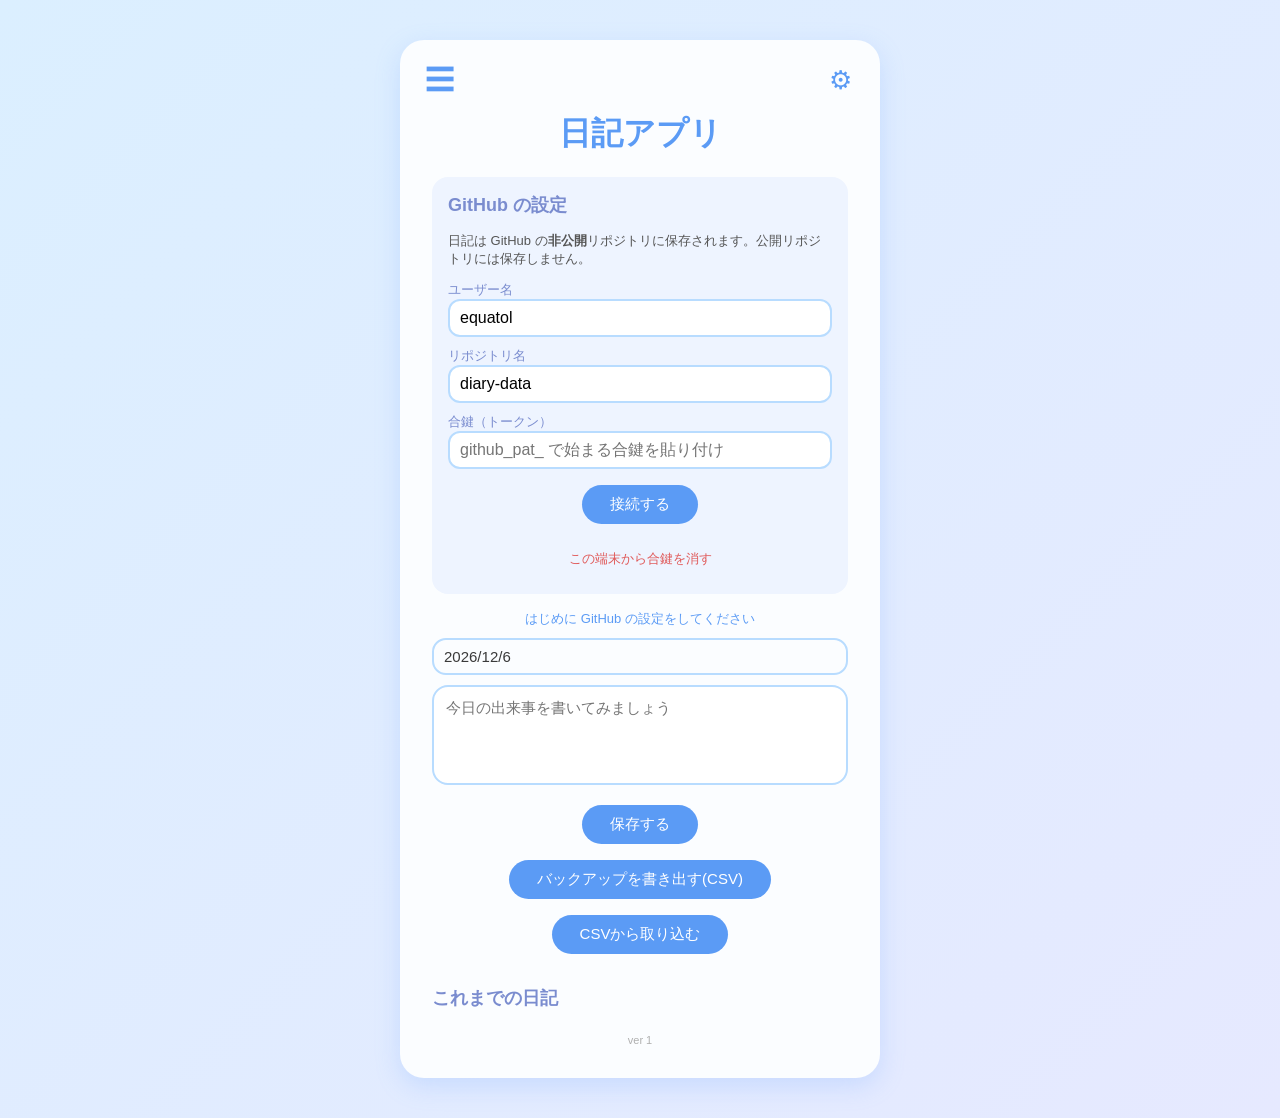
==== diary-app/index.html @ 63311e21 "日記アプリ（GitHub保存版）を公開" ====
<!DOCTYPE html>
<html lang="ja">
<head>
  <meta charset="UTF-8">
  <meta name="viewport" content="width=device-width, initial-scale=1.0">
  <title>日記アプリ</title>
  <!-- Content-Security-Policy: 読み込み先を自分のサイトだけに、通信先を GitHub の窓口だけに限定する。
       万一ページに細工されても、合鍵や日記をよそへ送れないようにするため -->
  <meta http-equiv="Content-Security-Policy"
        content="default-src 'self'; script-src 'self'; style-src 'self'; img-src 'self' data:; connect-src https://api.github.com; object-src 'none'; base-uri 'none'; form-action 'none'">
  <meta name="theme-color" content="#dbefff">
  <!-- ホーム画面に追加したときの設定（iPhone向け） -->
  <link rel="manifest" href="manifest.json">
  <link rel="apple-touch-icon" href="apple-touch-icon.png">
  <meta name="apple-mobile-web-app-capable" content="yes">
  <meta name="apple-mobile-web-app-status-bar-style" content="default">
  <meta name="apple-mobile-web-app-title" content="日記">
  <!-- ?v=番号: 更新したとき Safari が古いファイルを使い続けないようにする印 -->
  <link rel="stylesheet" href="style.css?v=1">
</head>
<body>
  <div class="container">
    <button id="menu-button" aria-label="メニュー">&#9776;</button>
    <div id="month-menu" class="month-menu"></div>
    <button id="settings-button" aria-label="GitHubの設定">&#9881;</button>

    <h1>日記アプリ</h1>

    <div id="settings-panel" class="settings-panel">
      <h2>GitHub の設定</h2>
      <p class="settings-note">日記は GitHub の<strong>非公開</strong>リポジトリに保存されます。公開リポジトリには保存しません。</p>
      <label for="setting-owner">ユーザー名</label>
      <input type="text" id="setting-owner" autocomplete="off" autocapitalize="off" spellcheck="false">
      <label for="setting-repo">リポジトリ名</label>
      <input type="text" id="setting-repo" autocomplete="off" autocapitalize="off" spellcheck="false">
      <label for="setting-token">合鍵（トークン）</label>
      <input type="password" id="setting-token" autocomplete="off" placeholder="github_pat_ で始まる合鍵を貼り付け">
      <button id="connect-button">接続する</button>
      <button id="disconnect-button" class="sub-button">この端末から合鍵を消す</button>
    </div>

    <p id="status-text" class="status-text" role="status"></p>

    <div class="date-wrapper">
      <label for="entry-date" id="date-label" class="date-label"></label>
      <input type="date" id="entry-date" class="date-input-overlay">
    </div>
    <textarea id="entry-input" placeholder="今日の出来事を書いてみましょう"></textarea>
    <button id="save-button">保存する</button>
    <button id="export-button" class="export-button">バックアップを書き出す(CSV)</button>
    <button id="import-button" class="export-button">CSVから取り込む</button>
    <input type="file" id="import-file" accept=".csv,text/csv" hidden>

    <h2>これまでの日記</h2>
    <div id="entry-list"></div>

    <p class="version">ver 1</p>
  </div>

  <script src="../shared/github-storage.js?v=1"></script>
  <script src="../shared/diary-csv.js?v=1"></script>
  <script src="script.js?v=1"></script>
</body>
</html>
---- diary-app/style.css ----
body {
  background: linear-gradient(135deg, #dbefff, #e6e9ff);
  font-family: "Yu Gothic", "Hiragino Kaku Gothic ProN", sans-serif;
  display: flex;
  justify-content: center;
  padding: 40px 20px;
  margin: 0;
}

.container {
  position: relative;
  background: #fbfdff;
  border-radius: 24px;
  padding: 32px;
  max-width: 480px;
  width: 100%;
  box-sizing: border-box;
  box-shadow: 0 8px 24px rgba(120, 170, 255, 0.25);
}

#menu-button {
  position: absolute;
  top: 16px;
  left: 16px;
  width: 48px;
  height: 48px;
  margin: 0;
  padding: 0;
  display: flex;
  align-items: center;
  justify-content: center;
  background: transparent;
  color: #5b9bf5;
  font-size: 30px;
  border: none;
  border-radius: 8px;
  cursor: pointer;
}

#menu-button:hover {
  background: #eef4ff;
}

.month-menu {
  display: none;
  position: absolute;
  top: 56px;
  left: 16px;
  min-width: 140px;
  background: #ffffff;
  border-radius: 12px;
  padding: 8px;
  box-shadow: 0 8px 20px rgba(120, 170, 255, 0.3);
  z-index: 10;
}

.month-menu.open {
  display: block;
}

.month-menu li {
  padding: 8px 12px;
  margin-bottom: 4px;
  font-size: 14px;
  cursor: pointer;
}

.month-menu li:last-child {
  margin-bottom: 0;
}

.month-menu li:hover {
  background: #eef4ff;
}

.month-menu li.active {
  background: #5b9bf5;
  color: white;
}

@media (max-width: 480px) {
  body {
    padding: 20px 12px;
  }

  .container {
    padding: 20px;
  }
}

h1 {
  color: #5b9bf5;
  text-align: center;
  margin-top: 40px;
}

h2 {
  color: #7a8ccf;
  font-size: 18px;
  margin-top: 32px;
}

.date-wrapper {
  position: relative;
  width: 100%;
  margin-bottom: 10px;
}

.date-label {
  display: block;
  width: 100%;
  box-sizing: border-box;
  border: 2px solid #b8dcff;
  border-radius: 14px;
  padding: 8px 10px;
  font-size: 15px;
  color: #3a3a3a;
  cursor: pointer;
}

.date-input-overlay {
  position: absolute;
  inset: 0;
  width: 100%;
  height: 100%;
  opacity: 0;
  border: none;
  padding: 0;
  margin: 0;
  cursor: pointer;
}

textarea {
  width: 100%;
  height: 100px;
  border: 2px solid #b8dcff;
  border-radius: 16px;
  padding: 12px;
  font-size: 15px;
  box-sizing: border-box;
  resize: none;
  outline: none;
}

textarea:focus {
  border-color: #5b9bf5;
}

button {
  display: block;
  margin: 16px auto 0;
  background: #5b9bf5;
  color: white;
  border: none;
  border-radius: 20px;
  padding: 10px 28px;
  font-size: 15px;
  cursor: pointer;
  transition: background 0.2s;
}

button:hover {
  background: #4285e0;
}

.day-group {
  margin-bottom: 16px;
}

.day-group h3 {
  color: #5b9bf5;
  font-size: 14px;
  margin: 0 0 6px;
}

ul {
  list-style: none;
  padding: 0;
  margin: 0;
}

li {
  background: #eef4ff;
  border-radius: 12px;
  padding: 10px 14px;
  margin-bottom: 8px;
  font-size: 14px;
}

.entry-item {
  display: flex;
  align-items: center;
  justify-content: space-between;
  gap: 8px;
}

.entry-text {
  white-space: pre-wrap;
  word-break: break-word;
}

.delete-button {
  display: flex;
  align-items: center;
  justify-content: center;
  flex-shrink: 0;
  width: 24px;
  height: 24px;
  margin: 0;
  padding: 0;
  background: transparent;
  color: #b0b0b0;
  border-radius: 50%;
  font-size: 16px;
  line-height: 1;
  cursor: pointer;
  user-select: none;
  -webkit-tap-highlight-color: transparent;
}

.delete-button.confirming {
  background: #ffd6d6;
  color: #e05a5a;
}

@media (hover: hover) {
  .delete-button:hover {
    background: #ffd6d6;
    color: #e05a5a;
  }
}

#settings-button {
  position: absolute;
  top: 16px;
  right: 16px;
  width: 48px;
  height: 48px;
  margin: 0;
  padding: 0;
  display: flex;
  align-items: center;
  justify-content: center;
  background: transparent;
  color: #5b9bf5;
  font-size: 26px;
  border: none;
  border-radius: 8px;
  cursor: pointer;
}

#settings-button:hover {
  background: #eef4ff;
}

.settings-panel {
  display: none;
  background: #eef4ff;
  border-radius: 16px;
  padding: 16px;
  margin-bottom: 16px;
}

.settings-panel.open {
  display: block;
}

.settings-panel h2 {
  margin-top: 0;
}

.settings-note {
  font-size: 13px;
  color: #555;
  margin-top: 0;
}

.settings-panel label {
  display: block;
  font-size: 13px;
  color: #7a8ccf;
  margin-top: 10px;
}

.settings-panel input {
  width: 100%;
  box-sizing: border-box;
  border: 2px solid #b8dcff;
  border-radius: 12px;
  padding: 8px 10px;
  font-size: 16px; /* 16px 未満だと iPhone で入力時に画面が拡大されてしまう */
  outline: none;
}

.settings-panel input:focus {
  border-color: #5b9bf5;
}

.sub-button {
  background: transparent;
  color: #e05a5a;
  font-size: 13px;
}

.sub-button:hover {
  background: #ffd6d6;
}

.status-text {
  min-height: 1.2em;
  margin: 0 0 10px;
  font-size: 13px;
  color: #5b9bf5;
  text-align: center;
}

.status-text.error {
  color: #e05a5a;
}

button:disabled {
  background: #b8cdef;
  cursor: wait;
}

.version {
  margin: 24px 0 0;
  font-size: 11px;
  color: #b0b0b0;
  text-align: center;
}
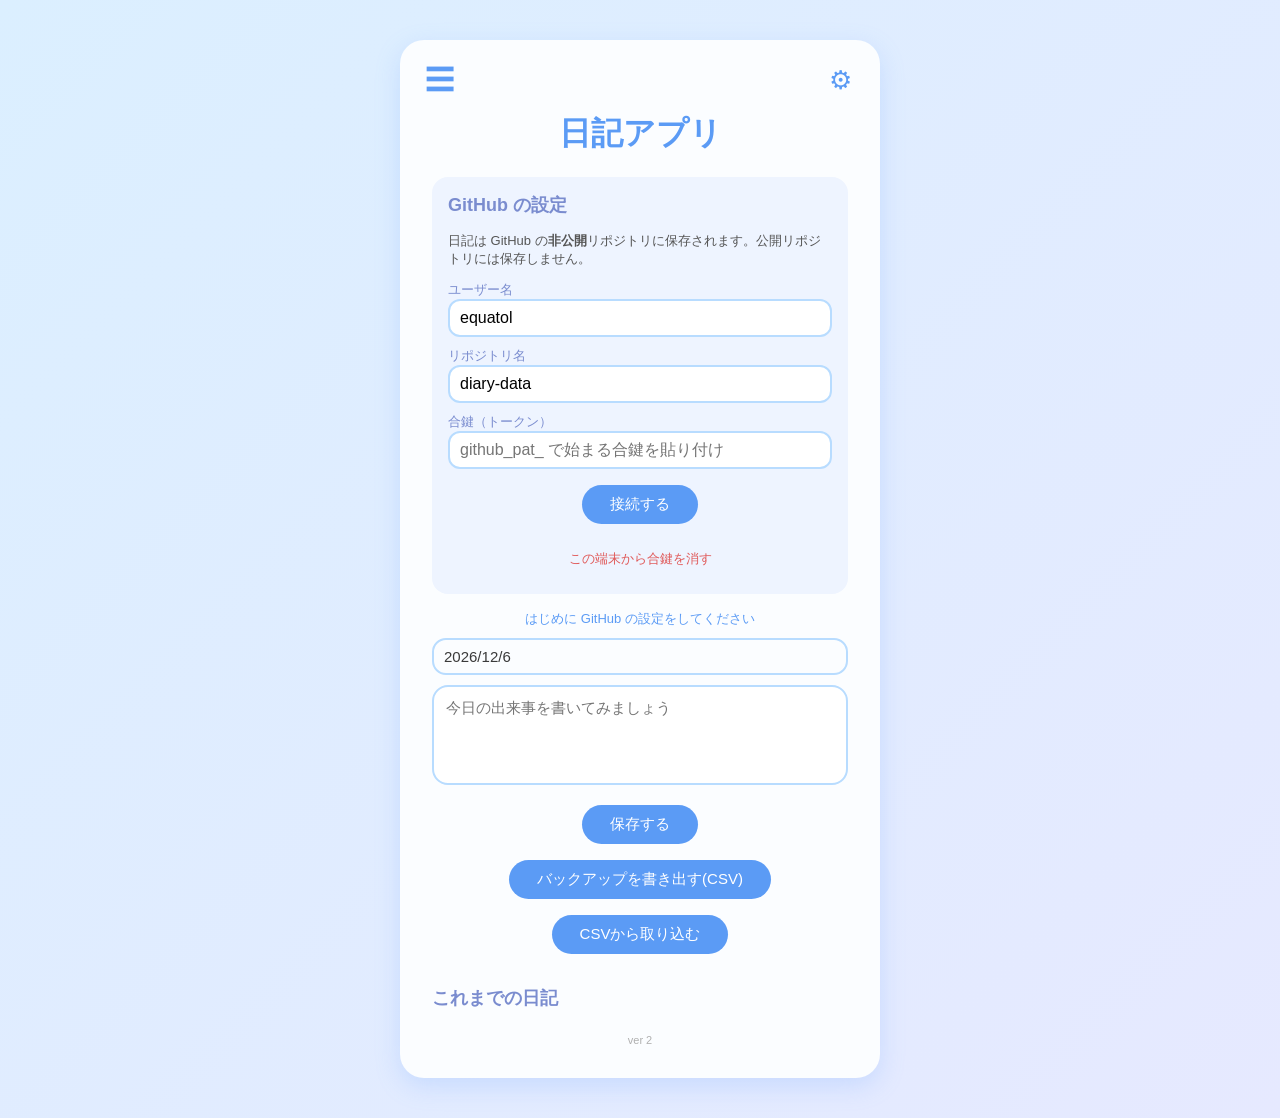
==== commit bddb2fc3: "CSV書き出しで同じ日の日記を1行にまとめる（書いた順に改行でつなぐ） - まとめたCSVを取り込み直しても重複しないようにした - 版番号を2に更新" ====
--- a/diary-app/index.html
+++ b/diary-app/index.html
@@ -16,7 +16,7 @@
   <meta name="apple-mobile-web-app-status-bar-style" content="default">
   <meta name="apple-mobile-web-app-title" content="日記">
   <!-- ?v=番号: 更新したとき Safari が古いファイルを使い続けないようにする印 -->
-  <link rel="stylesheet" href="style.css?v=1">
+  <link rel="stylesheet" href="style.css?v=2">
 </head>
 <body>
   <div class="container">
@@ -54,11 +54,11 @@
     <h2>これまでの日記</h2>
     <div id="entry-list"></div>
 
-    <p class="version">ver 1</p>
+    <p class="version">ver 2</p>
   </div>
 
-  <script src="../shared/github-storage.js?v=1"></script>
-  <script src="../shared/diary-csv.js?v=1"></script>
-  <script src="script.js?v=1"></script>
+  <script src="../shared/github-storage.js?v=2"></script>
+  <script src="../shared/diary-csv.js?v=2"></script>
+  <script src="script.js?v=2"></script>
 </body>
 </html>
